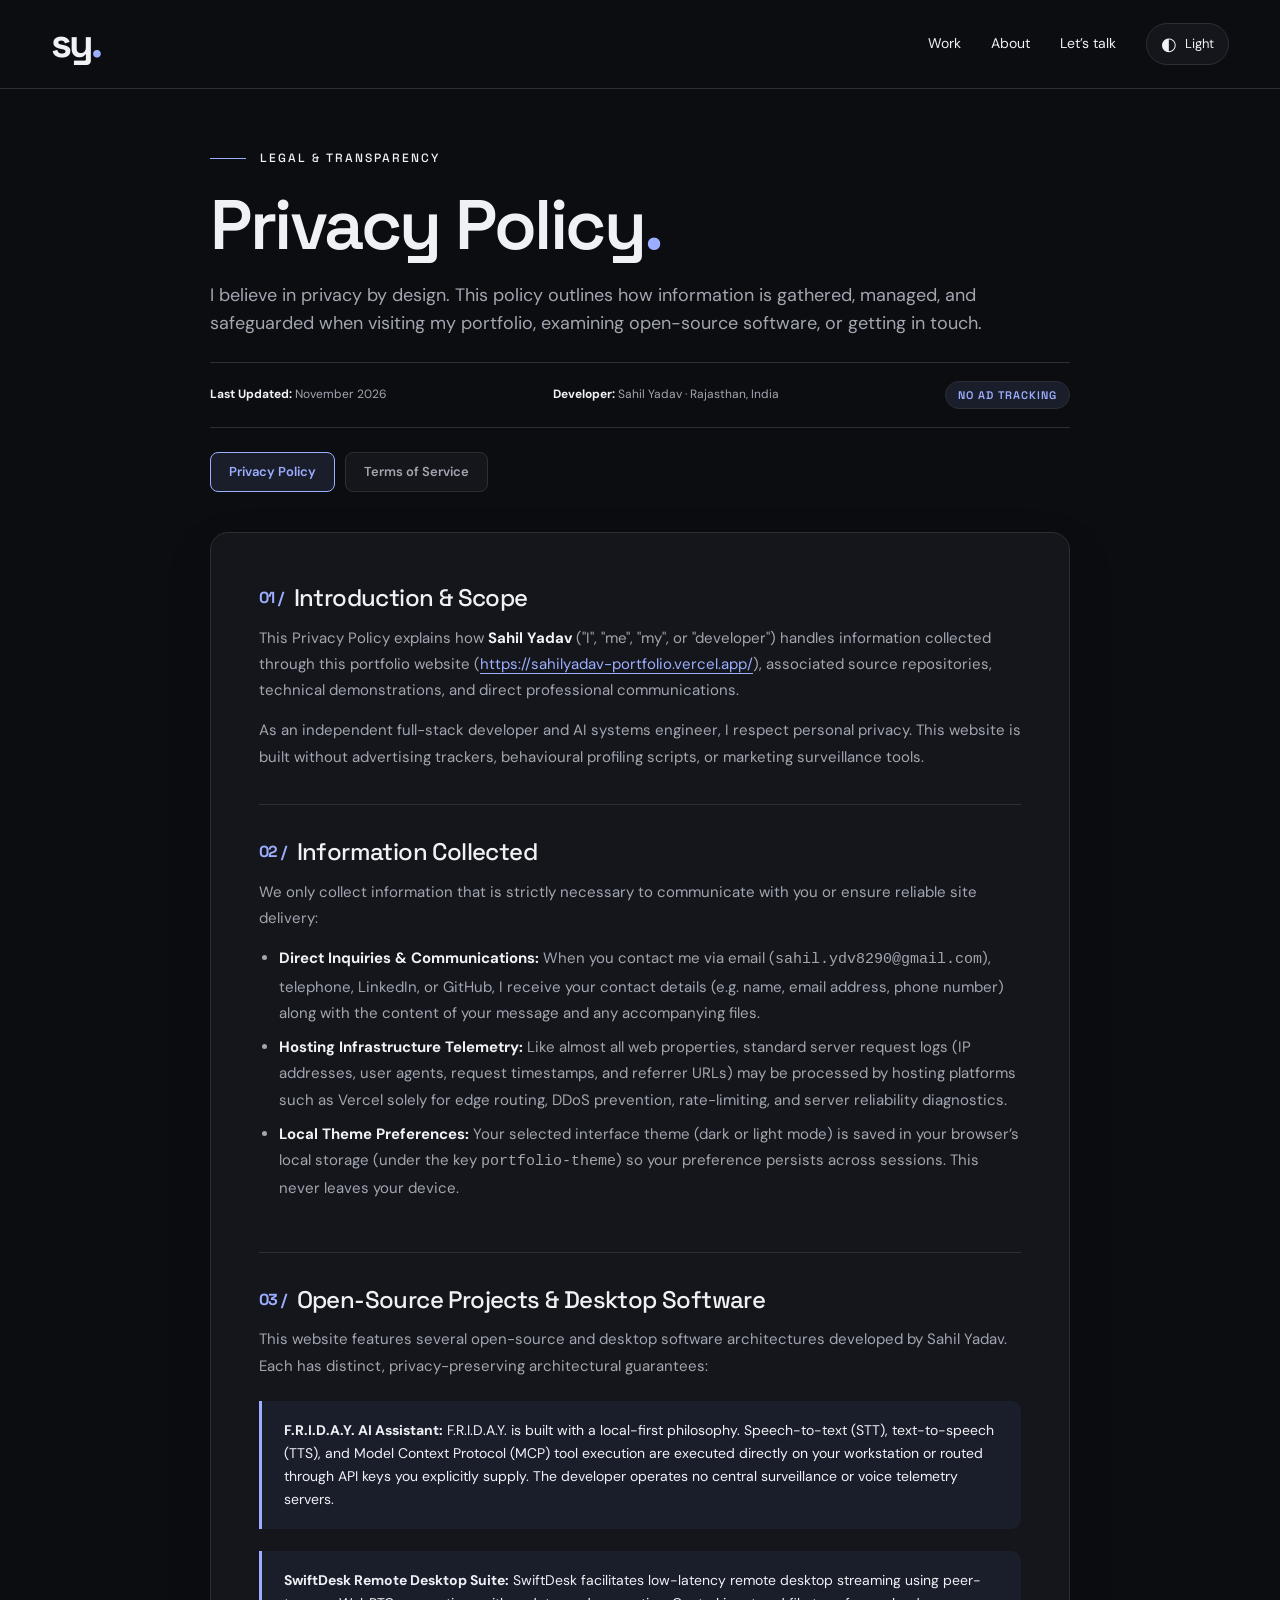
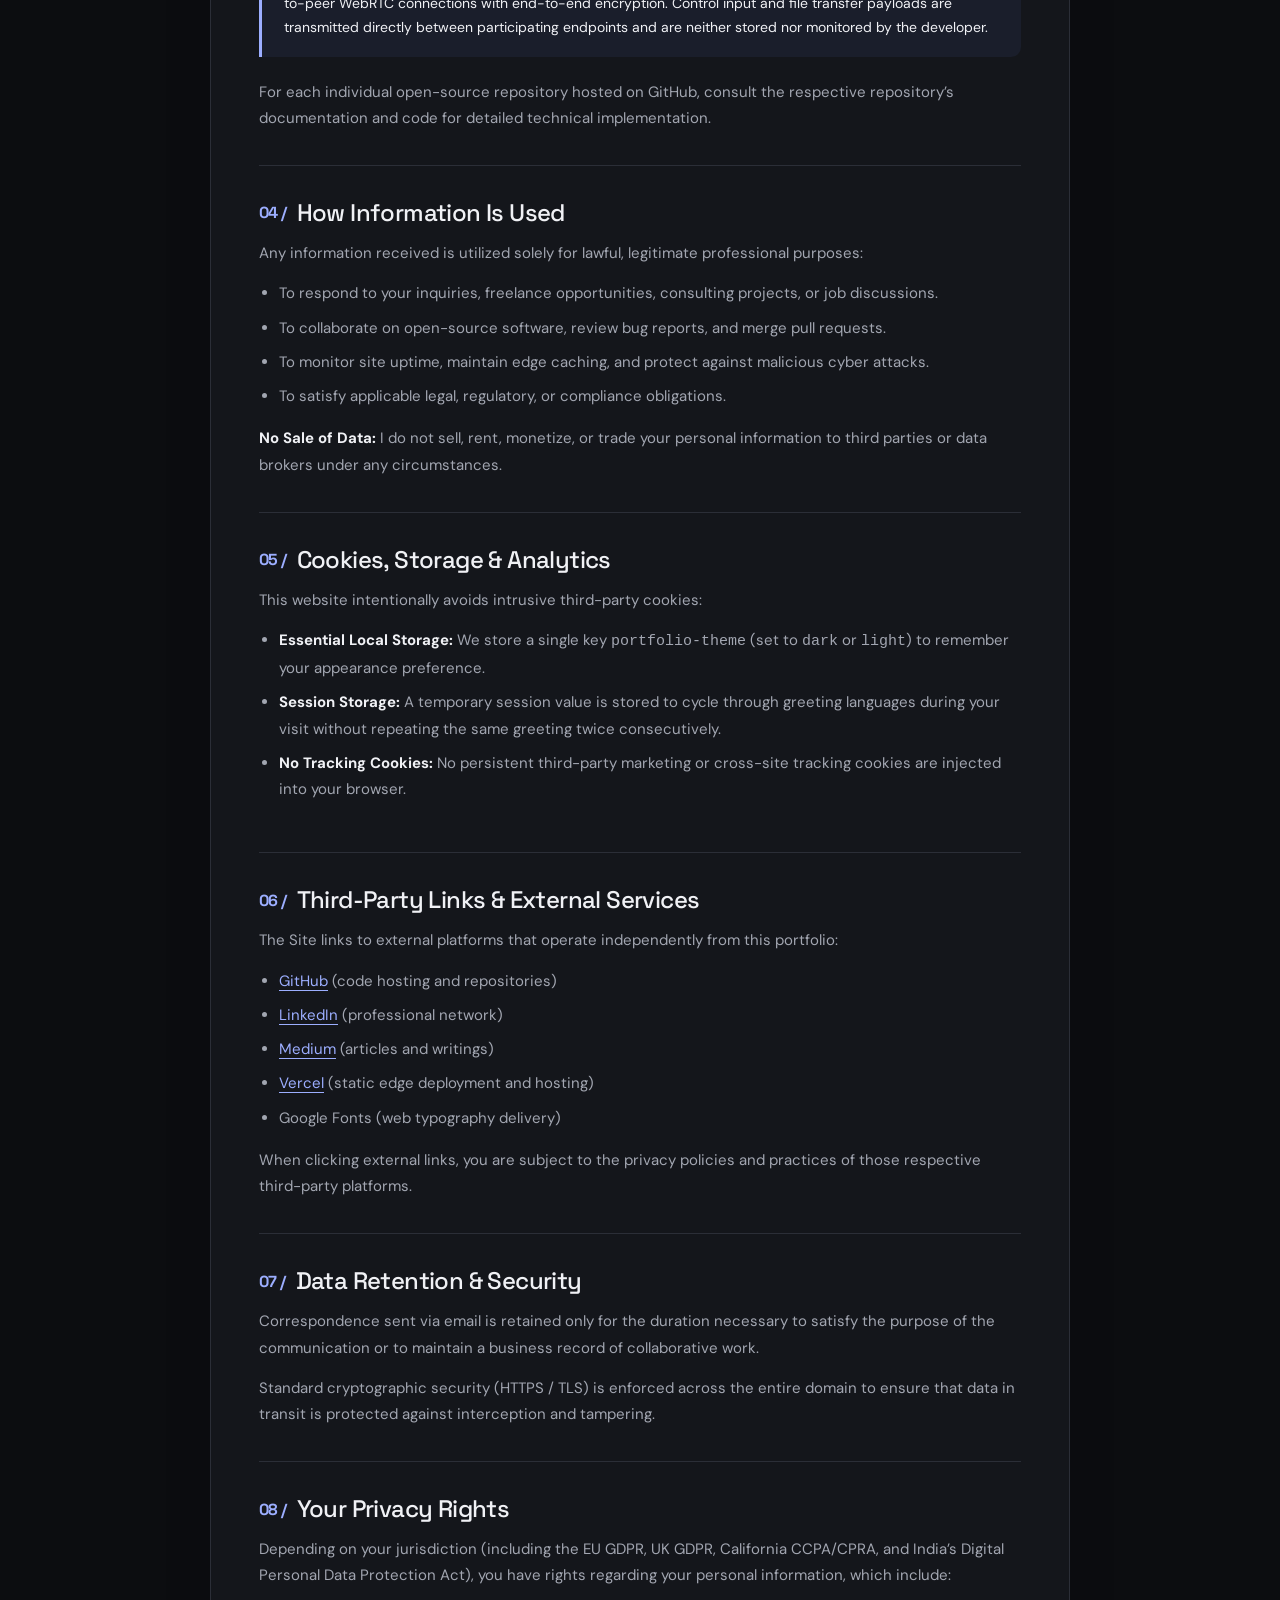
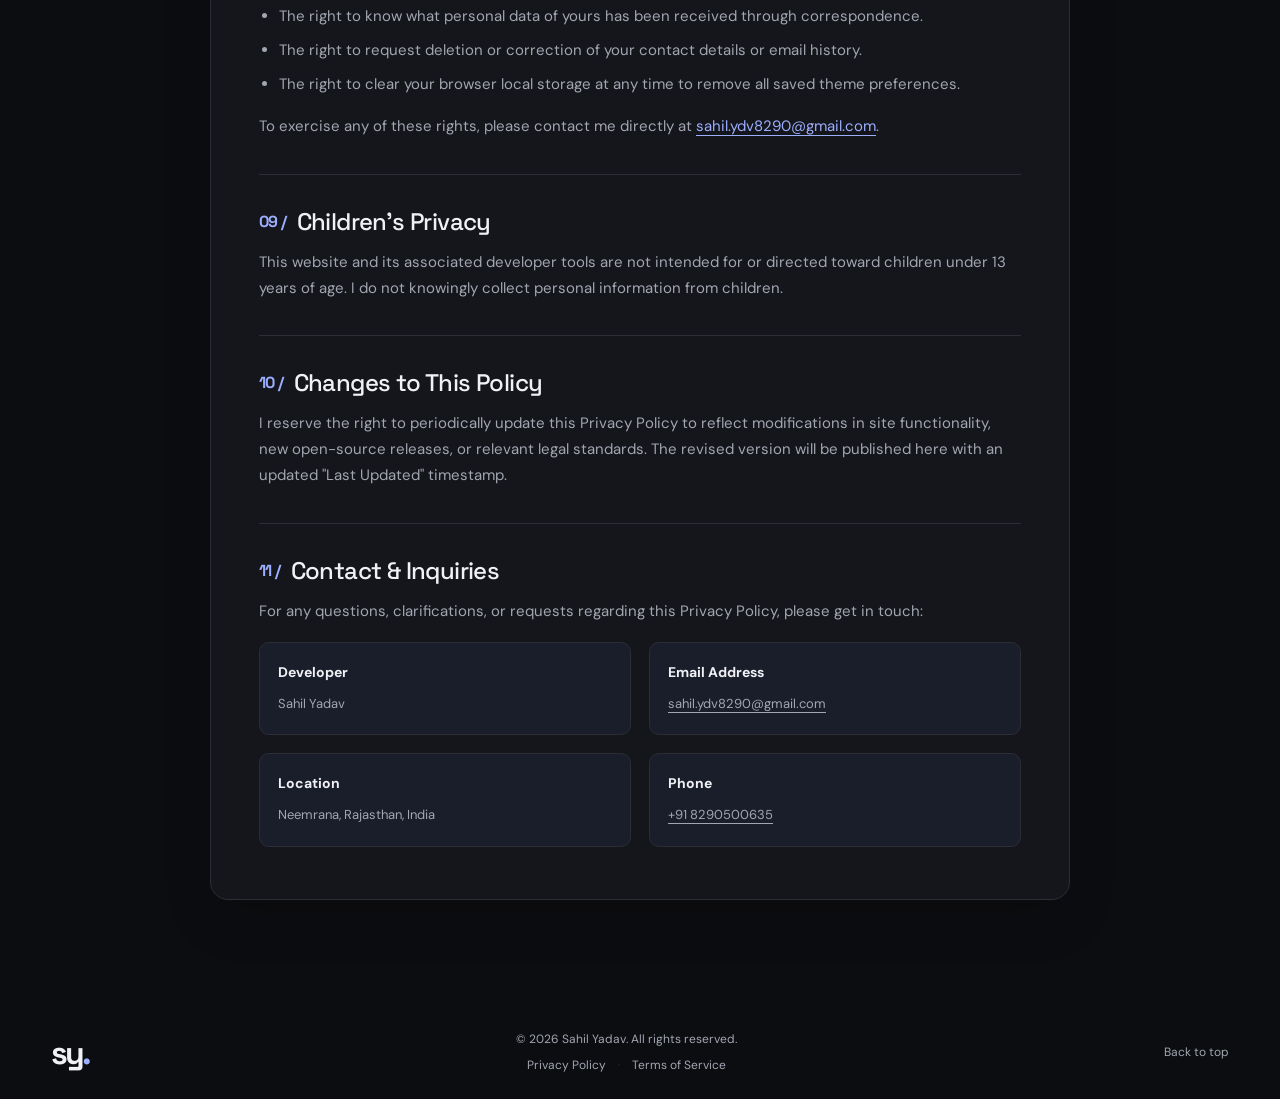
==== privacy.html @ 42f787e6 "feat: add privacy policy and terms of service pages with footer links" ====
<!doctype html>
<html lang="en" data-theme="dark">
<head>
  <meta charset="utf-8">
  <meta name="viewport" content="width=device-width,initial-scale=1">
  <title>Privacy Policy — Sahil Yadav | Full-Stack &amp; AI Systems Developer</title>
  <meta name="description" content="Privacy Policy for Sahil Yadav's developer portfolio, open-source software (F.R.I.D.A.Y., SwiftDesk), and developer communications. Clear, transparent, and privacy-respecting.">
  <meta name="author" content="Sahil Yadav">
  <meta name="robots" content="index, follow">
  <meta name="theme-color" content="#101110">
  <link rel="canonical" href="https://sahilyadav-portfolio.vercel.app/privacy.html">

  <!-- Open Graph / Social Cards -->
  <meta property="og:type" content="article">
  <meta property="og:site_name" content="Sahil Yadav Portfolio">
  <meta property="og:url" content="https://sahilyadav-portfolio.vercel.app/privacy.html">
  <meta property="og:title" content="Privacy Policy — Sahil Yadav Developer Portfolio">
  <meta property="og:description" content="Transparent information on how data is handled across Sahil Yadav's portfolio and open-source applications.">
  <meta property="og:image" content="https://sahilyadav-portfolio.vercel.app/assets/friday-core.jpg">

  <!-- Twitter Card -->
  <meta name="twitter:card" content="summary_large_image">
  <meta name="twitter:url" content="https://sahilyadav-portfolio.vercel.app/privacy.html">
  <meta name="twitter:title" content="Privacy Policy — Sahil Yadav Developer Portfolio">
  <meta name="twitter:description" content="Transparent information on how data is handled across Sahil Yadav's portfolio and open-source applications.">
  <meta name="twitter:image" content="https://sahilyadav-portfolio.vercel.app/assets/friday-core.jpg">

  <link rel="icon" href="favicon.svg" type="image/svg+xml">
  <!-- Fonts & Styles -->
  <link rel="preconnect" href="https://fonts.googleapis.com">
  <link rel="preconnect" href="https://fonts.gstatic.com" crossorigin>
  <link rel="stylesheet" href="https://fonts.googleapis.com/css2?family=Caveat:wght@500&family=DM+Sans:wght@400;500;600;700&family=Space+Grotesk:wght@400;500;600;700&display=swap">
  <link rel="stylesheet" href="styles.css">
  <link rel="stylesheet" href="refined.css">
  <script src="script.js?v=2" defer></script>
</head>
<body>
  <a class="skip" href="#main">Skip to content</a>

  <header class="header-bar" id="site-header">
    <div class="header wrap">
      <a class="logo" href="index.html" aria-label="Sahil Yadav home">sy<span>.</span></a>
      <nav aria-label="Main navigation">
        <a href="index.html#work">Work</a>
        <a href="index.html#about">About</a>
        <a class="nav-contact" href="index.html#contact">Let’s talk <span aria-hidden="true">+</span></a>
        <button class="theme-toggle" id="theme-toggle" type="button" aria-label="Switch to light theme" aria-pressed="false">
          <span aria-hidden="true">◐</span> <span id="theme-label">Light</span>
        </button>
      </nav>
    </div>
  </header>

  <main id="main" class="legal-page wrap">
    <div class="legal-header">
      <div class="eyebrow"><span class="line"></span> LEGAL &amp; TRANSPARENCY</div>
      <h1>Privacy Policy<span class="lime">.</span></h1>
      <p class="legal-subtitle">I believe in privacy by design. This policy outlines how information is gathered, managed, and safeguarded when visiting my portfolio, examining open-source software, or getting in touch.</p>

      <div class="legal-meta-bar">
        <div class="legal-meta-item"><strong>Last Updated:</strong> November 2026</div>
        <div class="legal-meta-item"><strong>Developer:</strong> Sahil Yadav · Rajasthan, India</div>
        <span class="legal-badge">NO AD TRACKING</span>
      </div>

      <div class="legal-nav-tabs" aria-label="Legal documents">
        <a href="privacy.html" class="legal-tab active" aria-current="page">Privacy Policy</a>
        <a href="terms.html" class="legal-tab">Terms of Service</a>
      </div>
    </div>

    <article class="legal-content">
      <section>
        <h2><span class="section-num">01 /</span> Introduction &amp; Scope</h2>
        <p>This Privacy Policy explains how <strong>Sahil Yadav</strong> ("I", "me", "my", or "developer") handles information collected through this portfolio website (<a href="https://sahilyadav-portfolio.vercel.app/">https://sahilyadav-portfolio.vercel.app/</a>), associated source repositories, technical demonstrations, and direct professional communications.</p>
        <p>As an independent full-stack developer and AI systems engineer, I respect personal privacy. This website is built without advertising trackers, behavioural profiling scripts, or marketing surveillance tools.</p>
      </section>

      <section>
        <h2><span class="section-num">02 /</span> Information Collected</h2>
        <p>We only collect information that is strictly necessary to communicate with you or ensure reliable site delivery:</p>
        <ul>
          <li><strong>Direct Inquiries &amp; Communications:</strong> When you contact me via email (<code>sahil.ydv8290@gmail.com</code>), telephone, LinkedIn, or GitHub, I receive your contact details (e.g. name, email address, phone number) along with the content of your message and any accompanying files.</li>
          <li><strong>Hosting Infrastructure Telemetry:</strong> Like almost all web properties, standard server request logs (IP addresses, user agents, request timestamps, and referrer URLs) may be processed by hosting platforms such as Vercel solely for edge routing, DDoS prevention, rate-limiting, and server reliability diagnostics.</li>
          <li><strong>Local Theme Preferences:</strong> Your selected interface theme (dark or light mode) is saved in your browser’s local storage (under the key <code>portfolio-theme</code>) so your preference persists across sessions. This never leaves your device.</li>
        </ul>
      </section>

      <section>
        <h2><span class="section-num">03 /</span> Open-Source Projects &amp; Desktop Software</h2>
        <p>This website features several open-source and desktop software architectures developed by Sahil Yadav. Each has distinct, privacy-preserving architectural guarantees:</p>
        <div class="legal-notice-box">
          <p><strong>F.R.I.D.A.Y. AI Assistant:</strong> F.R.I.D.A.Y. is built with a local-first philosophy. Speech-to-text (STT), text-to-speech (TTS), and Model Context Protocol (MCP) tool execution are executed directly on your workstation or routed through API keys you explicitly supply. The developer operates no central surveillance or voice telemetry servers.</p>
        </div>
        <div class="legal-notice-box">
          <p><strong>SwiftDesk Remote Desktop Suite:</strong> SwiftDesk facilitates low-latency remote desktop streaming using peer-to-peer WebRTC connections with end-to-end encryption. Control input and file transfer payloads are transmitted directly between participating endpoints and are neither stored nor monitored by the developer.</p>
        </div>
        <p>For each individual open-source repository hosted on GitHub, consult the respective repository’s documentation and code for detailed technical implementation.</p>
      </section>

      <section>
        <h2><span class="section-num">04 /</span> How Information Is Used</h2>
        <p>Any information received is utilized solely for lawful, legitimate professional purposes:</p>
        <ul>
          <li>To respond to your inquiries, freelance opportunities, consulting projects, or job discussions.</li>
          <li>To collaborate on open-source software, review bug reports, and merge pull requests.</li>
          <li>To monitor site uptime, maintain edge caching, and protect against malicious cyber attacks.</li>
          <li>To satisfy applicable legal, regulatory, or compliance obligations.</li>
        </ul>
        <p><strong>No Sale of Data:</strong> I do not sell, rent, monetize, or trade your personal information to third parties or data brokers under any circumstances.</p>
      </section>

      <section>
        <h2><span class="section-num">05 /</span> Cookies, Storage &amp; Analytics</h2>
        <p>This website intentionally avoids intrusive third-party cookies:</p>
        <ul>
          <li><strong>Essential Local Storage:</strong> We store a single key <code>portfolio-theme</code> (set to <code>dark</code> or <code>light</code>) to remember your appearance preference.</li>
          <li><strong>Session Storage:</strong> A temporary session value is stored to cycle through greeting languages during your visit without repeating the same greeting twice consecutively.</li>
          <li><strong>No Tracking Cookies:</strong> No persistent third-party marketing or cross-site tracking cookies are injected into your browser.</li>
        </ul>
      </section>

      <section>
        <h2><span class="section-num">06 /</span> Third-Party Links &amp; External Services</h2>
        <p>The Site links to external platforms that operate independently from this portfolio:</p>
        <ul>
          <li><a href="https://github.com/sahilyadav-01" target="_blank" rel="noopener noreferrer">GitHub</a> (code hosting and repositories)</li>
          <li><a href="https://www.linkedin.com/in/sahil-yadav-54a984214/" target="_blank" rel="noopener noreferrer">LinkedIn</a> (professional network)</li>
          <li><a href="https://medium.com/@raosahil8290" target="_blank" rel="noopener noreferrer">Medium</a> (articles and writings)</li>
          <li><a href="https://vercel.com" target="_blank" rel="noopener noreferrer">Vercel</a> (static edge deployment and hosting)</li>
          <li>Google Fonts (web typography delivery)</li>
        </ul>
        <p>When clicking external links, you are subject to the privacy policies and practices of those respective third-party platforms.</p>
      </section>

      <section>
        <h2><span class="section-num">07 /</span> Data Retention &amp; Security</h2>
        <p>Correspondence sent via email is retained only for the duration necessary to satisfy the purpose of the communication or to maintain a business record of collaborative work.</p>
        <p>Standard cryptographic security (HTTPS / TLS) is enforced across the entire domain to ensure that data in transit is protected against interception and tampering.</p>
      </section>

      <section>
        <h2><span class="section-num">08 /</span> Your Privacy Rights</h2>
        <p>Depending on your jurisdiction (including the EU GDPR, UK GDPR, California CCPA/CPRA, and India’s Digital Personal Data Protection Act), you have rights regarding your personal information, which include:</p>
        <ul>
          <li>The right to know what personal data of yours has been received through correspondence.</li>
          <li>The right to request deletion or correction of your contact details or email history.</li>
          <li>The right to clear your browser local storage at any time to remove all saved theme preferences.</li>
        </ul>
        <p>To exercise any of these rights, please contact me directly at <a href="mailto:sahil.ydv8290@gmail.com">sahil.ydv8290@gmail.com</a>.</p>
      </section>

      <section>
        <h2><span class="section-num">09 /</span> Children’s Privacy</h2>
        <p>This website and its associated developer tools are not intended for or directed toward children under 13 years of age. I do not knowingly collect personal information from children.</p>
      </section>

      <section>
        <h2><span class="section-num">10 /</span> Changes to This Policy</h2>
        <p>I reserve the right to periodically update this Privacy Policy to reflect modifications in site functionality, new open-source releases, or relevant legal standards. The revised version will be published here with an updated "Last Updated" timestamp.</p>
      </section>

      <section>
        <h2><span class="section-num">11 /</span> Contact &amp; Inquiries</h2>
        <p>For any questions, clarifications, or requests regarding this Privacy Policy, please get in touch:</p>
        <div class="legal-contact-grid">
          <div class="legal-contact-card">
            <strong>Developer</strong>
            <span>Sahil Yadav</span>
          </div>
          <div class="legal-contact-card">
            <strong>Email Address</strong>
            <a href="mailto:sahil.ydv8290@gmail.com">sahil.ydv8290@gmail.com</a>
          </div>
          <div class="legal-contact-card">
            <strong>Location</strong>
            <span>Neemrana, Rajasthan, India</span>
          </div>
          <div class="legal-contact-card">
            <strong>Phone</strong>
            <a href="tel:+918290500635">+91 8290500635</a>
          </div>
        </div>
      </section>
    </article>
  </main>

  <footer class="wrap footer">
    <a class="logo" href="index.html" aria-label="Sahil Yadav home">sy<span>.</span></a>
    <div class="footer-meta">
      <span>© <span id="year">2026</span> Sahil Yadav. All rights reserved.</span>
      <nav class="legal-links" aria-label="Legal navigation">
        <a href="privacy.html" aria-current="page">Privacy Policy</a>
        <span class="legal-divider" aria-hidden="true">·</span>
        <a href="terms.html">Terms of Service</a>
      </nav>
    </div>
    <a class="back-to-top" href="#main">Back to top</a>
  </footer>
</body>
</html>
---- styles.css ----
:root{--bg:#101110;--surface:#191b18;--text:#f3f4ee;--muted:#a8aea2;--line:#35382f;--lime:#d0f278;--heading:'Space Grotesk',Arial,sans-serif;--body:'DM Sans',Arial,sans-serif;color-scheme:dark}
*{box-sizing:border-box}html{scroll-behavior:smooth;scroll-padding-top:35px}body{margin:0;background:var(--bg);color:var(--text);font-family:var(--body);font-size:16px;line-height:1.65}a{color:inherit;text-decoration:none}button{font:inherit}a,button{-webkit-tap-highlight-color:transparent}a:focus-visible,button:focus-visible{outline:3px solid var(--lime);outline-offset:6px}a:hover{text-decoration:underline;text-underline-offset:5px}.wrap{width:min(1240px,88%);margin-inline:auto}.header{height:106px;display:flex;justify-content:space-between;align-items:center;border-bottom:1px solid var(--line)}.logo{font-family:var(--heading);font-size:40px;font-weight:700;letter-spacing:-4px;line-height:1}.logo span,.lime{color:var(--lime)}nav{display:flex;align-items:center;gap:40px;font-size:14px}.nav-contact{border:1px solid var(--line);padding:10px 20px;border-radius:30px}.nav-contact span{margin-left:25px;color:var(--lime)}.hero{padding-top:76px}.eyebrow{font-family:var(--heading);font-size:12px;font-weight:500;letter-spacing:2px;display:flex;align-items:center;gap:14px;line-height:1.5;margin:0 0 30px}.line{width:36px;height:1px;background:var(--lime)}h1,h2,h3,p{margin-top:0}h1,h2,h3{font-family:var(--heading);font-weight:500;line-height:1.08;letter-spacing:-2px}h1{font-size:clamp(55px,7.3vw,104px);margin-bottom:38px;letter-spacing:-5px}.serif{font-family:Georgia,'Times New Roman',serif;font-style:italic;font-weight:400}.hero h1 .serif{color:var(--lime)}.hero-bottom{display:flex;justify-content:space-between;align-items:center;padding-bottom:67px}.hero-bottom p{color:var(--muted);font-size:18px;margin-bottom:0;line-height:1.65}.button{display:flex;gap:45px;align-items:center;background:var(--lime);color:var(--bg);padding:17px 25px;border-radius:4px;font-weight:600}.button span{font-size:23px;font-weight:400;line-height:1}.button:hover{background:#defaa2;text-decoration:none}.hero-foot{border-top:1px solid var(--line);display:flex;justify-content:space-between;gap:16px;padding-block:22px;color:var(--muted);font-size:11px;letter-spacing:1.5px}.stack-strip{border-block:1px solid var(--line);background:#161813}.stack-strip .wrap{display:flex;align-items:center;justify-content:space-between;gap:24px;padding-block:24px;font-family:var(--heading);font-size:23px;color:#c5cbbf}.asterisk{color:var(--lime);font-size:23px}.work{padding-block:100px 85px}.section-head{display:flex;justify-content:space-between;align-items:flex-end;gap:30px;margin-bottom:40px}.section-head .eyebrow,.about .eyebrow{color:var(--muted);margin-bottom:20px}h2{font-size:44px;margin-bottom:0;letter-spacing:-1.9px}.section-head>p{color:var(--muted);font-size:14px;margin-bottom:0}.projects{display:grid;grid-template-columns:1fr 1fr;gap:20px}.project{padding:30px;background:var(--surface);border:1px solid var(--line);border-radius:8px;display:flex;flex-direction:column;transition:border-color .2s,transform .2s}.project:hover{border-color:#737e62;transform:translateY(-3px)}.featured{background:#242b1c;border-color:#465137}.project-top{display:flex;justify-content:space-between;gap:15px;align-items:center;color:var(--muted);font-family:var(--heading);font-size:11px;letter-spacing:1px}.project-index{font-size:14px}.project-title{display:flex;align-items:center;gap:30px;min-height:165px}.project-symbol{color:var(--lime);font-family:var(--heading);font-size:38px;letter-spacing:-4px;min-width:76px;text-align:center}.project h3{font-size:34px;letter-spacing:-1.4px;margin:0}.project>p{color:var(--muted);font-size:16px;max-width:470px;margin-bottom:28px}.project-bottom{border-top:1px solid var(--line);padding-top:23px;display:flex;justify-content:space-between;gap:15px;align-items:center;margin-top:auto}.tags{display:flex;gap:8px;flex-wrap:wrap}.tags span{font-size:12px;line-height:1.3;border:1px solid #454a3d;border-radius:4px;padding:6px 9px;color:#c6ccbe}.project-bottom a{font-size:14px;white-space:nowrap}.work-footer{display:flex;gap:26px;align-items:center;margin-top:28px}.work-footer>span{font-size:11px;letter-spacing:1.2px;color:var(--muted);margin-right:auto}.work-footer>a{font-size:14px;text-decoration:underline;text-underline-offset:5px}.about{padding-block:80px 110px;border-top:1px solid var(--line);display:grid;grid-template-columns:1fr 1fr;gap:65px}.about h2{font-size:54px}.about h2 .serif{color:var(--lime)}.identity{display:flex;align-items:center;gap:15px;margin-top:38px}.identity img{border-radius:50%;object-fit:cover;background:var(--surface);filter:grayscale(1)}.identity strong,.identity span{display:block}.identity span{font-size:14px;color:var(--muted)}.about-content>p{color:var(--muted)}.about-content .about-lead{font-size:23px;line-height:1.5;color:var(--text)}.skills{display:grid;grid-template-columns:1fr 1fr;gap:24px;margin-top:35px;border-top:1px solid var(--line);padding-top:30px}.skills h3{font-size:16px;letter-spacing:0;margin-bottom:10px}.skills p{font-size:14px;color:var(--muted);margin-bottom:0}.contact{background:var(--lime);color:#171c11;padding:65px 0 38px}.contact .eyebrow{color:#414d2b}.contact-heading{display:flex;align-items:center;justify-content:space-between;gap:30px}.contact h2{font-size:clamp(48px,5.5vw,76px);letter-spacing:-3px}.contact-button{border:1px solid #77894f;padding:17px 26px;border-radius:4px;white-space:nowrap;display:flex;gap:35px;align-items:center;font-weight:600}.contact-button:hover{background:#bddf65;text-decoration:none}.contact-button span{font-size:24px;line-height:1}.contact-bottom{margin-top:45px;padding-top:25px;border-top:1px solid #94ad58;display:flex;align-items:center;gap:20px;flex-wrap:wrap}.email{font-size:20px}.contact button{background:transparent;color:inherit;border:1px solid #77894f;border-radius:4px;padding:6px 12px;font-size:12px;cursor:pointer}.contact button:hover{background:#bddf65}.linkedin{margin-left:auto;font-size:14px}.contact a:focus-visible,.contact button:focus-visible{outline-color:#171c11}#copy-status{font-size:12px}.footer{min-height:114px;display:flex;justify-content:space-between;align-items:center;gap:25px}.footer>span,.footer>a:last-child{font-size:12px;color:var(--muted)}.footer .logo{font-size:32px}.skip{position:absolute;top:-100px;left:20px;z-index:10;background:var(--lime);color:#101110;padding:10px 20px}.skip:focus{top:10px}.sr-only{position:absolute;width:1px;height:1px;padding:0;margin:-1px;overflow:hidden;clip:rect(0,0,0,0);white-space:nowrap;border:0}
@media(min-width:1500px){.hero{padding-top:95px}.hero-bottom{padding-bottom:85px}}
@media(max-width:900px){.wrap{width:90%}h1{letter-spacing:-3px}.hero{padding-top:55px}.hero-foot .scroll-note{display:none}.section-head{display:block}.section-head>p{margin-top:20px}.project{padding:24px}.project-title{gap:15px}.project-symbol{min-width:50px;font-size:28px}.project h3{font-size:28px}.project-bottom{align-items:flex-start;flex-direction:column}.about{gap:35px}.about h2{font-size:44px}.stack-strip .wrap{gap:12px;font-size:19px}.stack-strip .asterisk{font-size:17px}}
@media(max-width:600px){.header{height:85px}.logo{font-size:34px}nav{gap:22px}nav .nav-contact{border:0;padding:0}nav .nav-contact span{display:none}.hero{padding-top:42px}.eyebrow{font-size:10px;letter-spacing:1.5px}h1{font-size:clamp(43px,10vw,60px);letter-spacing:-2px;line-height:1.13}.hero-bottom{align-items:flex-start;flex-direction:column;gap:25px;padding-bottom:38px}.hero-bottom p{font-size:16px}.hero-foot{flex-direction:column;gap:5px;font-size:10px;padding-block:18px}.button{font-size:14px;padding:14px 20px}.stack-strip .wrap{flex-wrap:wrap;justify-content:center;gap:10px 18px;font-size:16px;padding-block:18px}.stack-strip .asterisk{font-size:13px}.stack-strip .asterisk:last-of-type{display:none}.work{padding-block:60px}h2{font-size:36px;letter-spacing:-1.5px}.projects{grid-template-columns:1fr;gap:16px}.project-title{min-height:145px;gap:25px}.project h3{font-size:32px}.project-bottom{flex-direction:row;align-items:center}.project-symbol{min-width:55px;font-size:30px}.project-top{font-size:10px}.work-footer{flex-wrap:wrap;gap:10px 24px}.work-footer>span{width:100%;margin-bottom:5px}.about{grid-template-columns:1fr;padding-block:55px 65px;gap:30px}.about h2{font-size:44px}.identity{margin-top:25px}.skills{gap:24px 18px}.contact{padding-top:45px}.contact-heading{align-items:flex-start;flex-direction:column;gap:28px}.contact h2{font-size:46px;letter-spacing:-2px}.contact-bottom{gap:14px;margin-top:30px}.email{font-size:17px}.linkedin{margin-left:0;width:100%;margin-top:5px}.footer{gap:15px}.footer>span,.footer>a:last-child{font-size:11px}.tags span{font-size:11px}.project-bottom a{font-size:13px}}
@media(prefers-reduced-motion:reduce){html{scroll-behavior:auto}*,*::before,*::after{transition:none!important}}
---- refined.css ----
/* Refined dual-theme visual system */
:root{--bg:#0c0d10;--surface:#14161b;--text:#f0f1f5;--muted:#a2a6b1;--line:#2b2e37;--lime:#9caeff;--soft:#1a1e2b;--accent-ink:#101528;color-scheme:dark}
html[data-theme="light"]{--bg:#fafbfe;--surface:#fff;--text:#182035;--muted:#596277;--line:#dce1ec;--lime:#445dd5;--soft:#edf0fa;--accent-ink:#fff;color-scheme:light}
html,body{overflow-x:hidden;max-width:100vw}
body{background:var(--bg);color:var(--text)}
body.intro-active{overflow:hidden}
.welcome-screen{position:fixed;inset:0;z-index:9999;display:grid;place-items:center;overflow:hidden;background:linear-gradient(135deg,#15151d 0%,#03040a 42%,#02050c 68%,#06101c 100%);cursor:pointer;isolation:isolate;opacity:1;visibility:visible;transition:opacity .9s cubic-bezier(.4,0,.2,1),visibility .9s}
.welcome-screen::after{content:"";position:absolute;inset:-15%;z-index:-1;background:radial-gradient(ellipse at 50% 48%,transparent 0 17%,#01020880 48%,#010208d4 82%);backdrop-filter:blur(44px);-webkit-backdrop-filter:blur(44px)}
.welcome-screen.is-leaving{opacity:0;visibility:hidden;pointer-events:none}
.welcome-glow{position:absolute;z-index:-2;border-radius:50%;filter:blur(95px);animation:welcome-drift 5s ease-in-out infinite alternate;will-change:transform}
.welcome-glow-side{width:48%;height:72%;right:-24%;top:10%;background:#163977;opacity:.42;animation-delay:-2s}
.welcome-glow-bottom{width:85%;height:28%;left:-7%;bottom:-18%;background:#164252;opacity:.32;animation-delay:-3s}
.welcome-hello{width:min(430px,70vw);height:auto;overflow:visible;filter:drop-shadow(0 4px 17px #dcd9e42b)}
.welcome-hello text{font-family:'Caveat','Segoe Script','Brush Script MT',cursive;font-size:168px;font-weight:500;letter-spacing:-8px}
.welcome-screen.long-greeting .welcome-hello text{font-size:122px;letter-spacing:-3px}
.hello-outline{fill:transparent;stroke:#e8e5ed;stroke-width:3.5;stroke-linecap:round;stroke-linejoin:round;stroke-dasharray:1050;stroke-dashoffset:1050;animation:write-hello 2.15s .2s cubic-bezier(.55,.05,.2,1) forwards}
.hello-fill{fill:#e8e5ed;stroke:transparent;opacity:0;animation:fill-hello .55s 1.8s ease forwards}
@keyframes write-hello{to{stroke-dashoffset:0}}
@keyframes fill-hello{to{opacity:1}}
@keyframes welcome-drift{to{transform:translate3d(2%,3%,0) scale(1.06)}}
.wrap{width:min(1440px,92%);margin-inline:auto}
.header-bar{position:sticky;top:0;z-index:1000;width:100%;background:var(--bg);border-bottom:1px solid var(--line);backdrop-filter:blur(16px);-webkit-backdrop-filter:blur(16px)}
.header{height:88px;border-bottom:none}
.logo{letter-spacing:-3px}
nav{gap:30px}
.theme-toggle{display:flex;align-items:center;gap:8px;color:var(--text);border:1px solid var(--line);border-radius:30px;padding:9px 14px;background:var(--surface);cursor:pointer;font-size:13px}
.theme-toggle:hover{border-color:var(--lime)}
.theme-toggle>span:first-child{font-size:18px;line-height:1}
.nav-contact{border:0;padding:0}.nav-contact span{display:none}
.hero{padding-top:65px}
.hero-layout{display:grid;grid-template-columns:minmax(0,1.4fr) minmax(320px,420px);gap:70px;align-items:center;padding-bottom:65px}
.hero .eyebrow{font-size:11px;letter-spacing:1.5px;color:var(--muted);margin-bottom:26px}
h1{font-size:clamp(54px,6.4vw,88px);line-height:1.08;letter-spacing:-4px;margin-bottom:22px;font-weight:600}
.hero-statement{font-family:var(--heading);font-size:clamp(27px,3.1vw,42px);line-height:1.25;letter-spacing:-1px;margin-bottom:25px}
.hero-statement .serif{color:var(--lime)}
.hero-description{font-size:16px;color:var(--muted);line-height:1.8;margin-bottom:30px}
.hero-actions{display:flex;align-items:center;gap:24px}.button{background:var(--lime);color:var(--accent-ink);border-radius:7px;padding:14px 22px;font-size:14px}.button:hover{background:var(--lime);filter:brightness(1.08)}.secondary-button{font-size:14px}
.hero-location{font-size:10px;letter-spacing:1.2px;color:var(--muted);margin-top:35px}.hero-location span{padding:0 10px;color:var(--lime)}
.profile-card{border:1px solid var(--line);border-radius:20px;padding:25px;background:linear-gradient(145deg,var(--soft),var(--surface) 65%);text-align:center;box-shadow:0 25px 65px #00000012;transform:rotate(2deg)}
.card-caption{display:flex;justify-content:space-between;font-size:10px;letter-spacing:1.5px;color:var(--muted)}
.profile-avatar{width:170px;height:170px;border-radius:50%;object-fit:cover;object-position:center;margin:28px auto 22px;display:block;border:6px solid var(--surface);box-shadow:0 0 0 1px var(--line),0 16px 34px #0004;filter:none}
.identity img{object-position:center;filter:none}
.profile-card h2{font-size:27px;letter-spacing:-1px}.profile-card>p{font-size:13px;color:var(--muted);margin:10px 0 24px}
.profile-stack{display:flex;justify-content:center;gap:7px}.profile-stack span{font-size:11px;border:1px solid var(--line);border-radius:20px;padding:5px 12px}
.profile-card-footer{display:flex;justify-content:space-between;gap:10px;border-top:1px solid var(--line);margin-top:28px;padding-top:18px;font-size:11px;color:var(--muted)}.profile-card-footer a{color:var(--text)}
.hero-foot{font-size:10px;padding-block:20px}
.stack-strip{background:transparent}.stack-strip .wrap{font-size:18px;color:var(--muted);padding-block:24px;flex-wrap:wrap;justify-content:center;gap:14px 25px}.stack-strip .asterisk{font-size:12px;color:var(--line)}
.work{padding-block:90px}.section-head{margin-bottom:35px}h2{font-size:42px;letter-spacing:-1.6px}
.projects{gap:22px}.project{background:var(--surface);border:1px solid var(--line);border-radius:14px;padding:30px;position:relative;overflow:hidden}.project:hover{border-color:var(--lime);transform:translateY(-4px)}.project.featured{background:linear-gradient(135deg,rgba(156,174,255,0.07),var(--surface) 60%);border-color:rgba(156,174,255,0.35);box-shadow:0 12px 35px rgba(0,0,0,0.15)}html[data-theme="light"] .project.featured{background:linear-gradient(135deg,rgba(68,93,213,0.06),var(--surface) 60%);border-color:rgba(68,93,213,0.3);box-shadow:0 12px 30px rgba(68,93,213,0.08)}@media(min-width:761px){.project.featured{grid-column:1 / -1}.project.featured .project-title{min-height:120px}.project.featured>p{max-width:760px;font-size:16px}}.project:nth-child(2).featured{background:linear-gradient(135deg,rgba(103,213,181,0.07),var(--surface) 60%);border-color:rgba(103,213,181,0.35)}html[data-theme="light"] .project:nth-child(2).featured{background:linear-gradient(135deg,rgba(30,123,100,0.06),var(--surface) 60%);border-color:rgba(30,123,100,0.3)}.project:nth-child(2) .featured-badge{background:rgba(103,213,181,0.15);color:#67d5b5;border-color:rgba(103,213,181,0.3)}html[data-theme="light"] .project:nth-child(2) .featured-badge{background:rgba(30,123,100,0.1);color:#1e7b64;border-color:rgba(30,123,100,0.25)}
.project.has-media{display:grid;grid-template-columns:minmax(0,1.55fr) minmax(220px,280px);gap:36px;align-items:center}
.project.has-media .project-main{display:flex;flex-direction:column;height:100%}
.project.has-media .project-main>p{font-size:16px;color:var(--muted);line-height:1.7;margin-bottom:28px;max-width:720px}
.project.has-media .project-title{min-height:auto;flex-direction:row;justify-content:flex-start;margin:18px 0 14px}
.project.has-media .project-media{display:flex;justify-content:center;align-items:center}
.project.has-media .project-media img{width:100%;max-width:280px;aspect-ratio:1/1;object-fit:cover;border-radius:18px;border:1px solid rgba(255,140,0,0.35);box-shadow:0 14px 34px rgba(0,0,0,0.45),0 0 35px rgba(255,140,0,0.18);transition:transform .35s ease,box-shadow .35s ease,border-color .35s}
.project.has-media:hover .project-media img{transform:scale(1.03);border-color:rgba(255,140,0,0.65);box-shadow:0 20px 45px rgba(0,0,0,0.55),0 0 45px rgba(255,140,0,0.3)}
html[data-theme="light"] .project.has-media .project-media img{border-color:rgba(217,119,6,0.35);box-shadow:0 12px 28px rgba(0,0,0,0.12),0 0 25px rgba(217,119,6,0.15)}
.project:nth-child(2).has-media .project-media img{border-color:rgba(103,213,181,0.35);box-shadow:0 14px 34px rgba(0,0,0,0.45),0 0 35px rgba(103,213,181,0.18)}
.project:nth-child(2).has-media:hover .project-media img{border-color:rgba(103,213,181,0.65);box-shadow:0 20px 45px rgba(0,0,0,0.55),0 0 45px rgba(103,213,181,0.3)}
html[data-theme="light"] .project:nth-child(2).has-media .project-media img{border-color:rgba(30,123,100,0.35);box-shadow:0 12px 28px rgba(0,0,0,0.12),0 0 25px rgba(30,123,100,0.15)}
.project-thumb{width:100%;aspect-ratio:16/9;border-radius:10px;overflow:hidden;margin:16px 0 18px;border:1px solid var(--line);background:var(--soft)}
.project-thumb img{width:100%;height:100%;object-fit:cover;display:block;transition:transform .35s ease,filter .35s ease}
.project:hover .project-thumb img{transform:scale(1.04)}
.project:not(.featured) .project-title{min-height:auto;margin-bottom:12px}
.project:not(.featured) h3{font-size:26px;letter-spacing:-0.8px;line-height:1.2}
@media(max-width:860px){.project.has-media{grid-template-columns:1fr;gap:25px}.project.has-media .project-media{order:2;margin-top:5px}.project.has-media .project-media img{max-width:220px}}
.featured-badge{font-size:10px;font-family:var(--heading);letter-spacing:1.2px;font-weight:600;padding:3px 9px;border-radius:12px;background:rgba(156,174,255,0.15);color:var(--lime);border:1px solid rgba(156,174,255,0.3);display:inline-flex;align-items:center;margin-right:auto}html[data-theme="light"] .featured-badge{background:rgba(68,93,213,0.1);color:var(--lime);border-color:rgba(68,93,213,0.25)}
.project-top{font-size:10px}.project-index{font-size:12px;border:1px solid var(--line);border-radius:50%;width:30px;height:30px;text-align:center;line-height:28px}
.project>p{font-size:15px}.tags span{color:var(--muted);border-color:var(--line);border-radius:20px;padding:5px 10px}.project-bottom a{color:var(--lime);font-size:13px}
.about{padding-block:85px 100px;border-top:1px solid var(--line);display:flex;flex-direction:column;gap:50px}
.about-top{display:grid;grid-template-columns:1fr 1fr;gap:65px;align-items:start}
.about-intro h2{font-size:48px}
.about-bio .about-lead{font-size:22px;line-height:1.5;color:var(--text);margin-bottom:18px}
.about-bio p{color:var(--muted);font-size:16px;line-height:1.75;margin-bottom:16px}
.identity-badge{display:inline-flex;align-items:center;gap:4px;font-size:11px;color:var(--lime);font-family:var(--heading);margin-top:4px;letter-spacing:0.5px}
.identity-badge:hover{text-decoration:underline}
.about-journey{border-top:1px solid var(--line);padding-top:35px}
.about-journey-grid{display:grid;grid-template-columns:1fr 1fr;gap:40px}
.journey-tag{font-size:10px;font-family:var(--heading);letter-spacing:1.5px;color:var(--lime);font-weight:600;display:block;margin-bottom:8px}
.journey-item h4{font-size:16px;font-family:var(--heading);margin:0 0 8px;color:var(--text);font-weight:600;line-height:1.35}
.journey-item p{font-size:14px;color:var(--muted);margin:0;line-height:1.65}
.about-skills{border-top:1px solid var(--line);padding-top:35px}
.about-skills .section-subhead,.about-journey .section-subhead{margin-bottom:22px}
.about-skills .section-subhead h3,.about-journey .section-subhead h3{font-size:24px;font-family:var(--heading);color:var(--text);margin:0;font-weight:600;letter-spacing:-0.8px}
.skills-full{display:grid;grid-template-columns:repeat(3,1fr);gap:36px 45px}
.skill-col{display:flex;flex-direction:column;gap:30px}
.skill-group h4{font-size:16px;font-family:var(--heading);letter-spacing:-0.2px;margin:0 0 10px;color:var(--text);font-weight:600}
.skill-group p{font-size:14px;color:var(--muted);line-height:1.7;margin:0}
.contact{background:var(--surface);color:var(--text);border-block:1px solid var(--line);padding-block:65px 40px}.contact .eyebrow{color:var(--muted)}.contact h2{font-size:65px;letter-spacing:-2px}.contact h2 .serif{color:var(--lime)}.contact-button{border-color:var(--line);background:var(--lime);color:var(--accent-ink);border-radius:7px;font-size:14px}.contact-button:hover{background:var(--lime);filter:brightness(1.08)}.contact-bottom{border-color:var(--line);gap:18px}.contact-bottom>a{font-size:13px}.contact-bottom .email{font-size:18px}.contact button{border-color:var(--line);color:var(--muted)}.contact button:hover{background:var(--soft)}.contact a:focus-visible,.contact button:focus-visible{outline-color:var(--lime)}.linkedin{margin-left:0}.footer{min-height:100px}
@media(max-width:1000px){.wrap{width:92%}.hero-layout{grid-template-columns:1fr;gap:35px}.hero-location{line-height:1.8}.profile-card{padding:20px;max-width:440px;margin:auto}.project-title{gap:15px}.project-symbol{min-width:60px;height:60px;font-size:24px}.project h3{font-size:27px}.skills-full{grid-template-columns:repeat(2,1fr);gap:30px}}
@media(max-width:760px){.wrap{width:92%}.header-bar{position:sticky;top:0;z-index:1000}.header{height:72px}nav{gap:16px}nav>a.nav-contact{display:none}.hero{padding-top:40px}.hero-layout{grid-template-columns:1fr;gap:35px;padding-bottom:40px}h1{font-size:clamp(46px,10vw,64px);letter-spacing:-2.5px}.hero-statement{font-size:30px}.hero-description{font-size:15px}.profile-card{transform:none;max-width:440px;width:100%;margin:auto}.profile-avatar{width:130px;height:130px;margin-top:20px;margin-bottom:15px}.profile-card-footer{margin-top:20px}.hero-location{font-size:9px}.hero-foot{font-size:9px}.work{padding-block:60px}.projects{grid-template-columns:1fr}.project{padding:24px}.project-title{min-height:auto}.project h3{font-size:28px}.project-symbol{min-width:75px;height:75px;font-size:28px}.project-bottom{flex-direction:row;align-items:center}.about{gap:38px;padding-block:60px}.about-top{grid-template-columns:1fr;gap:28px}.about-journey-grid{grid-template-columns:1fr;gap:20px}.skills-full{grid-template-columns:1fr;gap:25px}.contact h2{font-size:46px}.contact-heading{align-items:flex-start;flex-direction:column;gap:25px}.contact-bottom{gap:14px}.contact-bottom .email{font-size:17px}.contact-bottom .linkedin{width:auto}.contact .contact-button{padding:14px 22px}}
@media(max-width:440px){.header{height:65px}.logo{font-size:30px}nav{gap:12px;font-size:12px}.theme-toggle{padding:6px 10px;font-size:11px}.hero h1{font-size:42px}.hero-statement{font-size:26px}.project h3{font-size:24px}.hero-actions{gap:12px;flex-direction:column;align-items:stretch}.button,.secondary-button{text-align:center;justify-content:center;padding:12px 18px}}
@media(prefers-reduced-motion:reduce){.welcome-glow,.hello-outline,.hello-fill{animation:none}.hello-outline{stroke-dashoffset:0}.hello-fill{opacity:1}.welcome-screen{transition-duration:.2s}}

/* Footer & Legal links */
.footer{display:flex;justify-content:space-between;align-items:center;flex-wrap:wrap;gap:20px;padding-block:30px;min-height:100px}
.footer-meta{display:flex;flex-direction:column;align-items:center;gap:6px;text-align:center}
.footer-meta>span{font-size:12px;color:var(--muted)}
.legal-links{display:flex;align-items:center;gap:12px;font-size:12px;color:var(--muted)}
.legal-links a{color:var(--muted);transition:color .2s}
.legal-links a:hover{color:var(--lime);text-decoration:none}
.legal-divider{color:var(--line);user-select:none}
.back-to-top{font-size:12px;color:var(--muted);transition:color .2s}
.back-to-top:hover{color:var(--lime);text-decoration:none}

/* Legal pages layout & styling */
.legal-page{padding-top:60px;padding-bottom:100px}
.legal-header{max-width:860px;margin:0 auto 40px}
.legal-header .eyebrow{margin-bottom:20px}
.legal-header h1{font-size:clamp(40px,5.5vw,70px);letter-spacing:-2.5px;margin-bottom:18px}
.legal-header p.legal-subtitle{font-size:18px;color:var(--muted);line-height:1.6;margin-bottom:24px}
.legal-meta-bar{display:flex;align-items:center;justify-content:space-between;gap:20px;flex-wrap:wrap;padding-block:18px;border-block:1px solid var(--line);font-size:12px;color:var(--muted)}
.legal-meta-item strong{color:var(--text)}
.legal-badge{display:inline-block;padding:4px 12px;border-radius:20px;background:var(--soft);border:1px solid var(--line);color:var(--lime);font-size:11px;font-family:var(--heading);letter-spacing:1px;font-weight:600}
.legal-nav-tabs{display:flex;gap:10px;margin-top:24px;flex-wrap:wrap}
.legal-tab{padding:8px 18px;border-radius:8px;font-size:13px;font-weight:600;color:var(--muted);background:var(--surface);border:1px solid var(--line);transition:all .2s;display:inline-flex;align-items:center;gap:8px}
.legal-tab.active{color:var(--lime);border-color:var(--lime);background:var(--soft)}
.legal-tab:hover:not(.active){color:var(--text);border-color:var(--lime)}

.legal-content{max-width:860px;margin:0 auto;background:var(--surface);border:1px solid var(--line);border-radius:18px;padding:52px 48px;box-shadow:0 20px 50px rgba(0,0,0,0.12)}
.legal-content section{border-bottom:1px solid var(--line);padding-bottom:34px;margin-bottom:34px}
.legal-content section:last-child{border-bottom:none;padding-bottom:0;margin-bottom:0}
.legal-content h2{font-size:24px;letter-spacing:-0.6px;margin-bottom:14px;color:var(--text);display:flex;align-items:center;gap:10px}
.legal-content h2 span.section-num{color:var(--lime);font-family:var(--heading);font-size:16px;font-weight:700}
.legal-content p{color:var(--muted);font-size:15px;line-height:1.75;margin-bottom:14px}
.legal-content p:last-child{margin-bottom:0}
.legal-content ul{margin:12px 0 16px 20px;padding:0;color:var(--muted);font-size:15px;line-height:1.75}
.legal-content li{margin-bottom:8px}
.legal-content strong{color:var(--text)}
.legal-content a{color:var(--lime);text-decoration:underline;text-underline-offset:4px}
.legal-content a:hover{filter:brightness(1.15)}
.legal-notice-box{background:var(--soft);border-left:3px solid var(--lime);border-radius:0 10px 10px 0;padding:18px 22px;margin:22px 0}
.legal-notice-box p{margin:0;font-size:14px;color:var(--text);line-height:1.65}
.legal-contact-grid{display:grid;grid-template-columns:1fr 1fr;gap:18px;margin-top:18px}
.legal-contact-card{background:var(--soft);border:1px solid var(--line);border-radius:10px;padding:18px}
.legal-contact-card strong{display:block;font-size:14px;margin-bottom:6px;color:var(--text)}
.legal-contact-card span,.legal-contact-card a{font-size:13px;color:var(--muted);word-break:break-all}
.legal-contact-card a:hover{color:var(--lime)}

@media(max-width:760px){
  .footer{flex-direction:column;align-items:center;text-align:center;gap:16px;padding-block:32px}
  .footer-meta{order:2}
  .footer .logo{order:1}
  .back-to-top{order:3}
  .legal-page{padding-top:35px;padding-bottom:60px}
  .legal-content{padding:30px 22px;border-radius:14px}
  .legal-header h1{font-size:36px}
  .legal-header p.legal-subtitle{font-size:15px}
  .legal-content h2{font-size:20px}
  .legal-content p, .legal-content ul{font-size:14px}
  .legal-contact-grid{grid-template-columns:1fr;gap:12px}
}
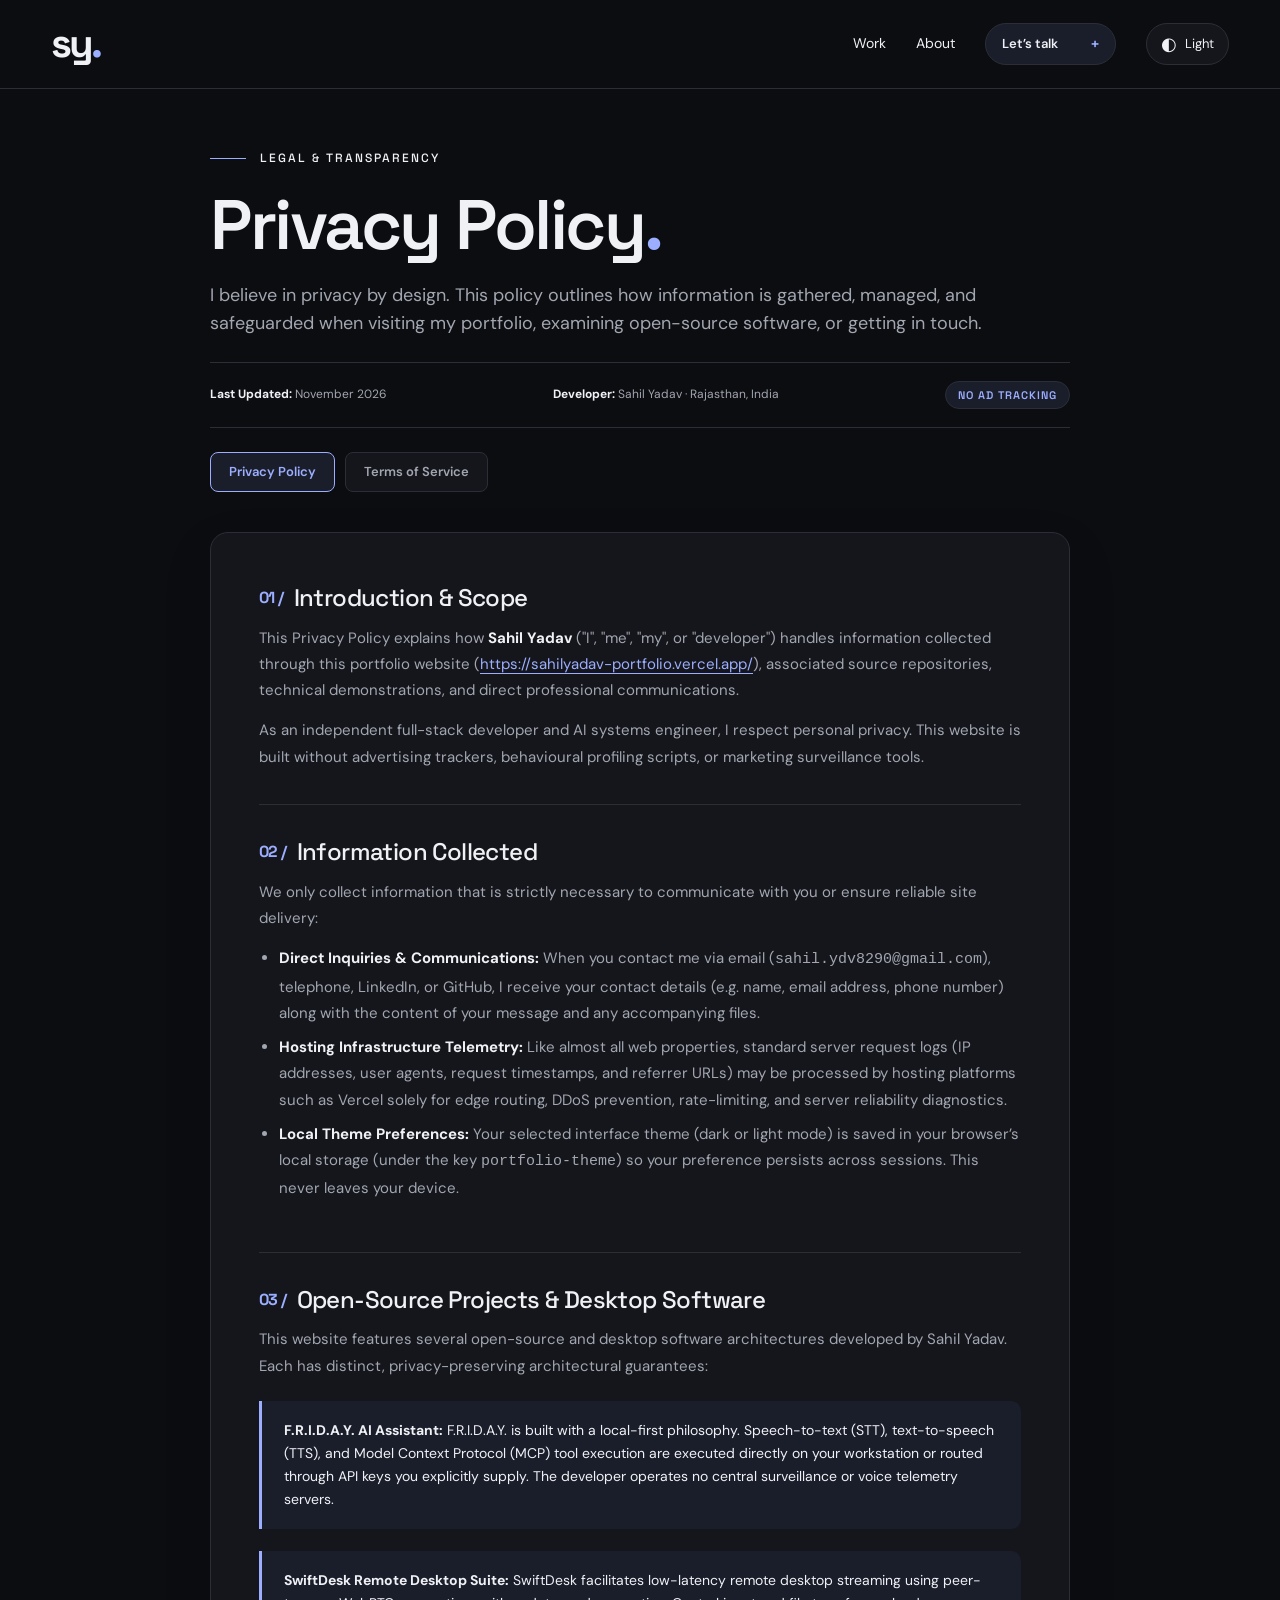
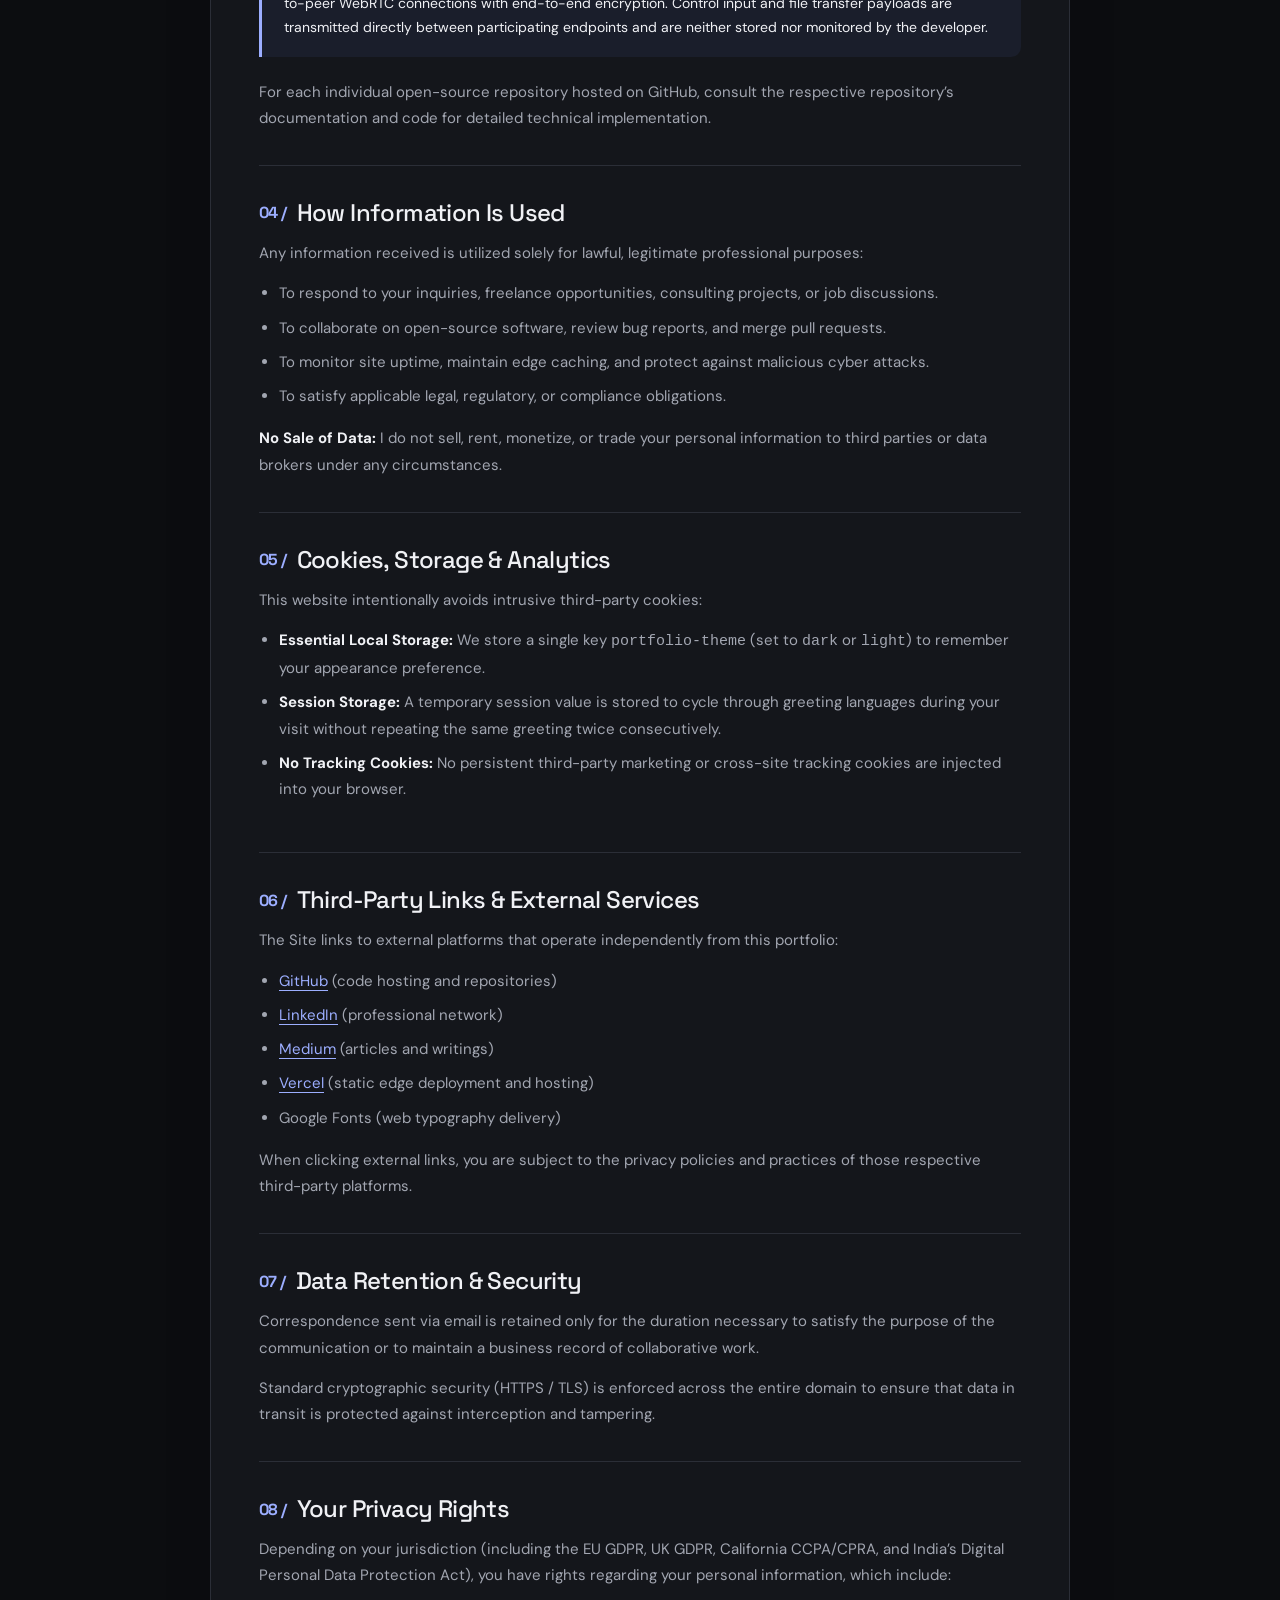
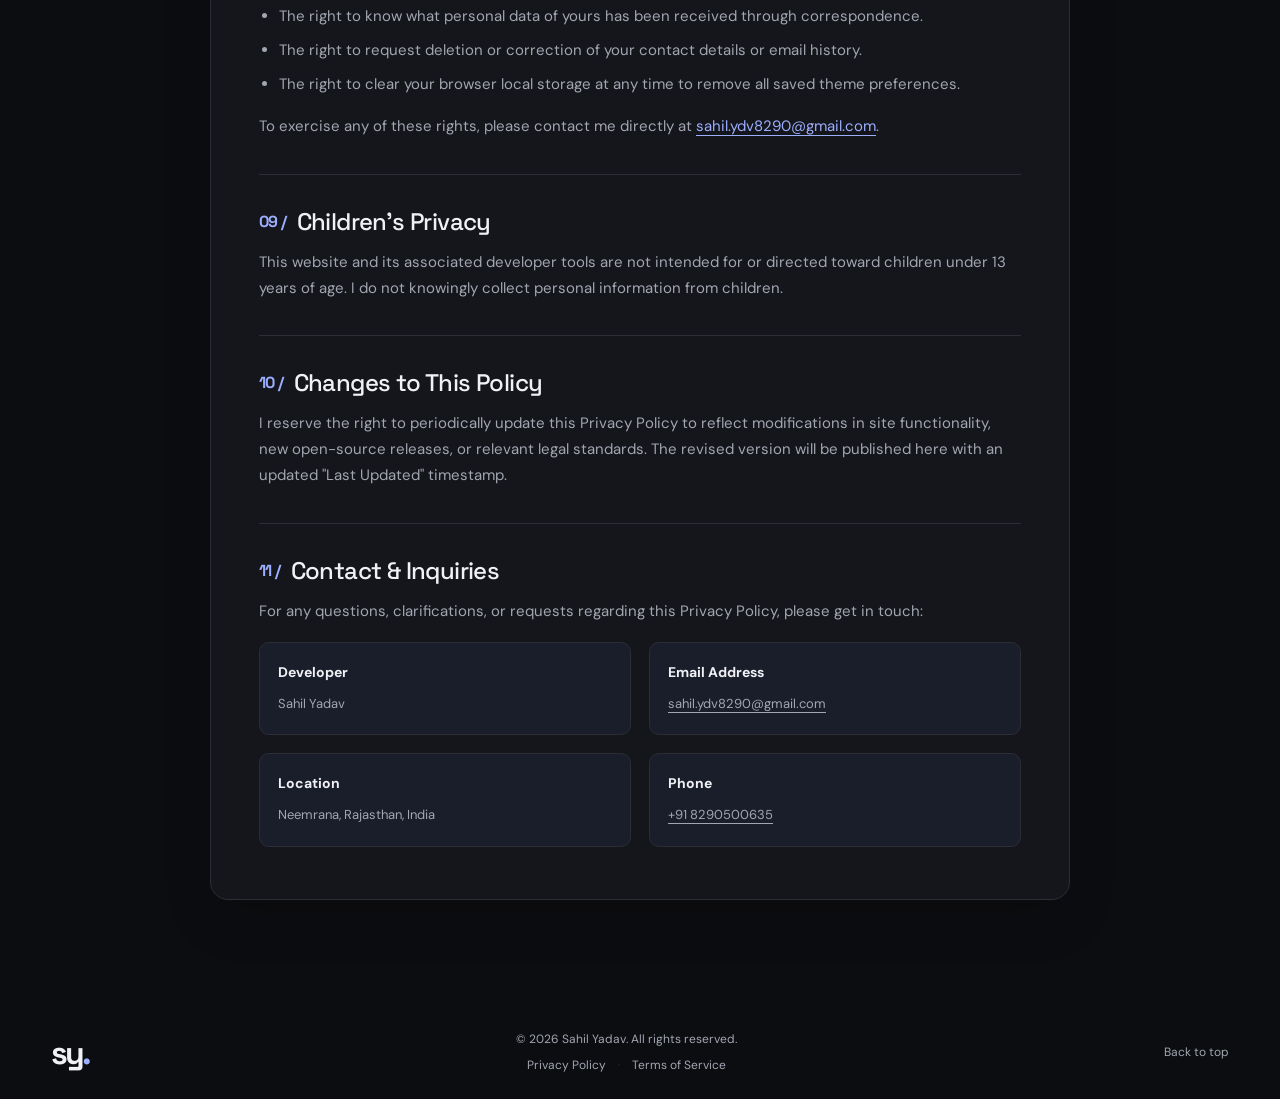
==== commit 84b54a3a: "feat: update portfolio with Firebase integrations, new metadata, and README improvements" ====
--- a/privacy.html
+++ b/privacy.html
@@ -34,7 +34,7 @@
   <link rel="stylesheet" href="refined.css">
   <script src="script.js?v=2" defer></script>
 </head>
-<body>
+<body id="top">
   <a class="skip" href="#main">Skip to content</a>
 
   <header class="header-bar" id="site-header">
@@ -195,7 +195,7 @@
         <a href="terms.html">Terms of Service</a>
       </nav>
     </div>
-    <a class="back-to-top" href="#main">Back to top</a>
+    <a class="back-to-top" href="#top">Back to top</a>
   </footer>
 </body>
 </html>
--- a/refined.css
+++ b/refined.css
@@ -26,7 +26,9 @@
 .theme-toggle{display:flex;align-items:center;gap:8px;color:var(--text);border:1px solid var(--line);border-radius:30px;padding:9px 14px;background:var(--surface);cursor:pointer;font-size:13px}
 .theme-toggle:hover{border-color:var(--lime)}
 .theme-toggle>span:first-child{font-size:18px;line-height:1}
-.nav-contact{border:0;padding:0}.nav-contact span{display:none}
+.nav-contact{display:inline-flex;align-items:center;gap:8px;border:1px solid var(--line);padding:8px 16px;border-radius:30px;font-size:13px;font-weight:600;color:var(--text);background:var(--soft);transition:all .2s ease}
+.nav-contact:hover{border-color:var(--lime);color:var(--lime);text-decoration:none}
+.nav-contact span{color:var(--lime);font-size:14px;font-weight:700}
 .hero{padding-top:65px}
 .hero-layout{display:grid;grid-template-columns:minmax(0,1.4fr) minmax(320px,420px);gap:70px;align-items:center;padding-bottom:65px}
 .hero .eyebrow{font-size:11px;letter-spacing:1.5px;color:var(--muted);margin-bottom:26px}
@@ -34,7 +36,11 @@
 .hero-statement{font-family:var(--heading);font-size:clamp(27px,3.1vw,42px);line-height:1.25;letter-spacing:-1px;margin-bottom:25px}
 .hero-statement .serif{color:var(--lime)}
 .hero-description{font-size:16px;color:var(--muted);line-height:1.8;margin-bottom:30px}
-.hero-actions{display:flex;align-items:center;gap:24px}.button{background:var(--lime);color:var(--accent-ink);border-radius:7px;padding:14px 22px;font-size:14px}.button:hover{background:var(--lime);filter:brightness(1.08)}.secondary-button{font-size:14px}
+.hero-actions{display:flex;align-items:center;gap:24px}
+.button{background:var(--lime);color:var(--accent-ink);border-radius:7px;padding:14px 22px;font-size:14px;font-weight:600;transition:all .2s}
+.button:hover{background:var(--lime);filter:brightness(1.08);transform:translateY(-1px)}
+.secondary-button{display:inline-flex;align-items:center;justify-content:center;font-size:14px;font-weight:600;padding:14px 22px;border:1px solid var(--line);border-radius:7px;color:var(--text);background:var(--soft);transition:all .2s ease}
+.secondary-button:hover{border-color:var(--lime);color:var(--lime);text-decoration:none;background:var(--surface);transform:translateY(-1px)}
 .hero-location{font-size:10px;letter-spacing:1.2px;color:var(--muted);margin-top:35px}.hero-location span{padding:0 10px;color:var(--lime)}
 .profile-card{border:1px solid var(--line);border-radius:20px;padding:25px;background:linear-gradient(145deg,var(--soft),var(--surface) 65%);text-align:center;box-shadow:0 25px 65px #00000012;transform:rotate(2deg)}
 .card-caption{display:flex;justify-content:space-between;font-size:10px;letter-spacing:1.5px;color:var(--muted)}
@@ -46,7 +52,12 @@
 .hero-foot{font-size:10px;padding-block:20px}
 .stack-strip{background:transparent}.stack-strip .wrap{font-size:18px;color:var(--muted);padding-block:24px;flex-wrap:wrap;justify-content:center;gap:14px 25px}.stack-strip .asterisk{font-size:12px;color:var(--line)}
 .work{padding-block:90px}.section-head{margin-bottom:35px}h2{font-size:42px;letter-spacing:-1.6px}
-.projects{gap:22px}.project{background:var(--surface);border:1px solid var(--line);border-radius:14px;padding:30px;position:relative;overflow:hidden}.project:hover{border-color:var(--lime);transform:translateY(-4px)}.project.featured{background:linear-gradient(135deg,rgba(156,174,255,0.07),var(--surface) 60%);border-color:rgba(156,174,255,0.35);box-shadow:0 12px 35px rgba(0,0,0,0.15)}html[data-theme="light"] .project.featured{background:linear-gradient(135deg,rgba(68,93,213,0.06),var(--surface) 60%);border-color:rgba(68,93,213,0.3);box-shadow:0 12px 30px rgba(68,93,213,0.08)}@media(min-width:761px){.project.featured{grid-column:1 / -1}.project.featured .project-title{min-height:120px}.project.featured>p{max-width:760px;font-size:16px}}.project:nth-child(2).featured{background:linear-gradient(135deg,rgba(103,213,181,0.07),var(--surface) 60%);border-color:rgba(103,213,181,0.35)}html[data-theme="light"] .project:nth-child(2).featured{background:linear-gradient(135deg,rgba(30,123,100,0.06),var(--surface) 60%);border-color:rgba(30,123,100,0.3)}.project:nth-child(2) .featured-badge{background:rgba(103,213,181,0.15);color:#67d5b5;border-color:rgba(103,213,181,0.3)}html[data-theme="light"] .project:nth-child(2) .featured-badge{background:rgba(30,123,100,0.1);color:#1e7b64;border-color:rgba(30,123,100,0.25)}
+.projects{gap:22px}.project{background:var(--surface);border:1px solid var(--line);border-radius:14px;padding:30px;position:relative;overflow:hidden}.project:hover{border-color:var(--lime);transform:translateY(-4px)}.project.featured{background:linear-gradient(135deg,rgba(156,174,255,0.07),var(--surface) 60%);border-color:rgba(156,174,255,0.35);box-shadow:0 12px 35px rgba(0,0,0,0.15)}html[data-theme="light"] .project.featured{background:linear-gradient(135deg,rgba(68,93,213,0.06),var(--surface) 60%);border-color:rgba(68,93,213,0.3);box-shadow:0 12px 30px rgba(68,93,213,0.08)}@media(min-width:761px){.project.featured{grid-column:1 / -1}.project.featured .project-title{min-height:120px}.project.featured>p{max-width:760px;font-size:16px}}.project:nth-child(2).featured{background:linear-gradient(135deg,rgba(103,213,181,0.07),var(--surface) 60%);border-color:rgba(103,213,181,0.35)}html[data-theme="light"] .project:nth-child(2).featured{background:linear-gradient(135deg,rgba(30,123,100,0.06),var(--surface) 60%);border-color:rgba(30,123,100,0.3)}.project:nth-child(2) .featured-badge{background:rgba(103,213,181,0.15);color:#67d5b5;border-color:rgba(103,213,181,0.3)}
+html[data-theme="light"] .project:nth-child(2) .featured-badge{background:rgba(30,123,100,0.1);color:#1e7b64;border-color:rgba(30,123,100,0.25)}
+.project:nth-child(2) .project-index{color:#67d5b5;border-color:rgba(103,213,181,0.35)}
+.project:nth-child(2) .project-bottom a{color:#67d5b5}
+.project:nth-child(2) .project-bottom a:hover{color:#a2ebd6}
+html[data-theme="light"] .project:nth-child(2) .project-bottom a{color:#1e7b64}
 .project.has-media{display:grid;grid-template-columns:minmax(0,1.55fr) minmax(220px,280px);gap:36px;align-items:center}
 .project.has-media .project-main{display:flex;flex-direction:column;height:100%}
 .project.has-media .project-main>p{font-size:16px;color:var(--muted);line-height:1.7;margin-bottom:28px;max-width:720px}
@@ -86,9 +97,28 @@
 .skill-col{display:flex;flex-direction:column;gap:30px}
 .skill-group h4{font-size:16px;font-family:var(--heading);letter-spacing:-0.2px;margin:0 0 10px;color:var(--text);font-weight:600}
 .skill-group p{font-size:14px;color:var(--muted);line-height:1.7;margin:0}
-.contact{background:var(--surface);color:var(--text);border-block:1px solid var(--line);padding-block:65px 40px}.contact .eyebrow{color:var(--muted)}.contact h2{font-size:65px;letter-spacing:-2px}.contact h2 .serif{color:var(--lime)}.contact-button{border-color:var(--line);background:var(--lime);color:var(--accent-ink);border-radius:7px;font-size:14px}.contact-button:hover{background:var(--lime);filter:brightness(1.08)}.contact-bottom{border-color:var(--line);gap:18px}.contact-bottom>a{font-size:13px}.contact-bottom .email{font-size:18px}.contact button{border-color:var(--line);color:var(--muted)}.contact button:hover{background:var(--soft)}.contact a:focus-visible,.contact button:focus-visible{outline-color:var(--lime)}.linkedin{margin-left:0}.footer{min-height:100px}
+/* Contact Section */
+.contact{background:var(--surface);color:var(--text);border-block:1px solid var(--line);padding-block:75px 50px}
+.contact .eyebrow{color:var(--muted);margin-bottom:20px}
+.contact-heading{display:flex;align-items:center;justify-content:space-between;gap:30px}
+.contact h2{font-size:clamp(46px,5.5vw,72px);letter-spacing:-2.5px;margin:0}
+.contact h2 .serif{color:var(--lime)}
+.contact-button{border:1px solid var(--line);background:var(--lime);color:var(--accent-ink);border-radius:8px;padding:16px 28px;font-size:14px;font-weight:600;display:inline-flex;align-items:center;gap:18px;white-space:nowrap;transition:all .2s ease}
+.contact-button:hover{filter:brightness(1.08);transform:translateY(-1px);text-decoration:none}
+.contact-button span{font-size:18px;line-height:1}
+
+.contact-bottom{margin-top:45px;padding-top:28px;border-top:1px solid var(--line);display:flex;align-items:center;gap:20px;flex-wrap:wrap}
+.contact-bottom .email{font-size:18px;font-weight:600;color:var(--text);transition:color .2s}
+.contact-bottom .email:hover{color:var(--lime);text-decoration:none}
+#copy-email{background:var(--soft);color:var(--text);border:1px solid var(--line);border-radius:6px;padding:6px 14px;font-size:12px;cursor:pointer;transition:all .2s}
+#copy-email:hover,#copy-email.is-copied{background:var(--lime);color:var(--accent-ink);border-color:var(--lime)}
+#copy-status{font-size:12px;color:var(--lime);font-weight:500}
+.contact-bottom>a{font-size:14px;color:var(--muted);transition:color .2s}
+.contact-bottom>a:hover{color:var(--lime);text-decoration:none}
+.linkedin{margin-left:auto}
+.footer{min-height:100px}
 @media(max-width:1000px){.wrap{width:92%}.hero-layout{grid-template-columns:1fr;gap:35px}.hero-location{line-height:1.8}.profile-card{padding:20px;max-width:440px;margin:auto}.project-title{gap:15px}.project-symbol{min-width:60px;height:60px;font-size:24px}.project h3{font-size:27px}.skills-full{grid-template-columns:repeat(2,1fr);gap:30px}}
-@media(max-width:760px){.wrap{width:92%}.header-bar{position:sticky;top:0;z-index:1000}.header{height:72px}nav{gap:16px}nav>a.nav-contact{display:none}.hero{padding-top:40px}.hero-layout{grid-template-columns:1fr;gap:35px;padding-bottom:40px}h1{font-size:clamp(46px,10vw,64px);letter-spacing:-2.5px}.hero-statement{font-size:30px}.hero-description{font-size:15px}.profile-card{transform:none;max-width:440px;width:100%;margin:auto}.profile-avatar{width:130px;height:130px;margin-top:20px;margin-bottom:15px}.profile-card-footer{margin-top:20px}.hero-location{font-size:9px}.hero-foot{font-size:9px}.work{padding-block:60px}.projects{grid-template-columns:1fr}.project{padding:24px}.project-title{min-height:auto}.project h3{font-size:28px}.project-symbol{min-width:75px;height:75px;font-size:28px}.project-bottom{flex-direction:row;align-items:center}.about{gap:38px;padding-block:60px}.about-top{grid-template-columns:1fr;gap:28px}.about-journey-grid{grid-template-columns:1fr;gap:20px}.skills-full{grid-template-columns:1fr;gap:25px}.contact h2{font-size:46px}.contact-heading{align-items:flex-start;flex-direction:column;gap:25px}.contact-bottom{gap:14px}.contact-bottom .email{font-size:17px}.contact-bottom .linkedin{width:auto}.contact .contact-button{padding:14px 22px}}
+@media(max-width:760px){.wrap{width:92%}.header-bar{position:sticky;top:0;z-index:1000}.header{height:72px}nav{gap:16px}nav>a.nav-contact{display:none}.hero{padding-top:40px}.hero-layout{grid-template-columns:1fr;gap:35px;padding-bottom:40px}h1{font-size:clamp(46px,10vw,64px);letter-spacing:-2.5px}.hero-statement{font-size:30px}.hero-description{font-size:15px}.profile-card{transform:none;max-width:440px;width:100%;margin:auto}.profile-avatar{width:130px;height:130px;margin-top:20px;margin-bottom:15px}.profile-card-footer{margin-top:20px}.hero-location{font-size:9px}.hero-foot{font-size:9px}.work{padding-block:60px}.projects{grid-template-columns:1fr}.project{padding:24px}.project-title{min-height:auto}.project h3{font-size:28px}.project-symbol{min-width:75px;height:75px;font-size:28px}.project-bottom{flex-direction:row;align-items:center}.about{gap:38px;padding-block:60px}.about-top{grid-template-columns:1fr;gap:28px}.about-journey-grid{grid-template-columns:1fr;gap:20px}.skills-full{grid-template-columns:1fr;gap:25px}.contact{padding-block:50px 35px}.contact-heading{align-items:flex-start;flex-direction:column;gap:25px}.contact h2{font-size:42px}.contact-bottom{gap:14px;margin-top:30px;padding-top:20px}.linkedin{margin-left:0;width:100%}}
 @media(max-width:440px){.header{height:65px}.logo{font-size:30px}nav{gap:12px;font-size:12px}.theme-toggle{padding:6px 10px;font-size:11px}.hero h1{font-size:42px}.hero-statement{font-size:26px}.project h3{font-size:24px}.hero-actions{gap:12px;flex-direction:column;align-items:stretch}.button,.secondary-button{text-align:center;justify-content:center;padding:12px 18px}}
 @media(prefers-reduced-motion:reduce){.welcome-glow,.hello-outline,.hello-fill{animation:none}.hello-outline{stroke-dashoffset:0}.hello-fill{opacity:1}.welcome-screen{transition-duration:.2s}}
 
